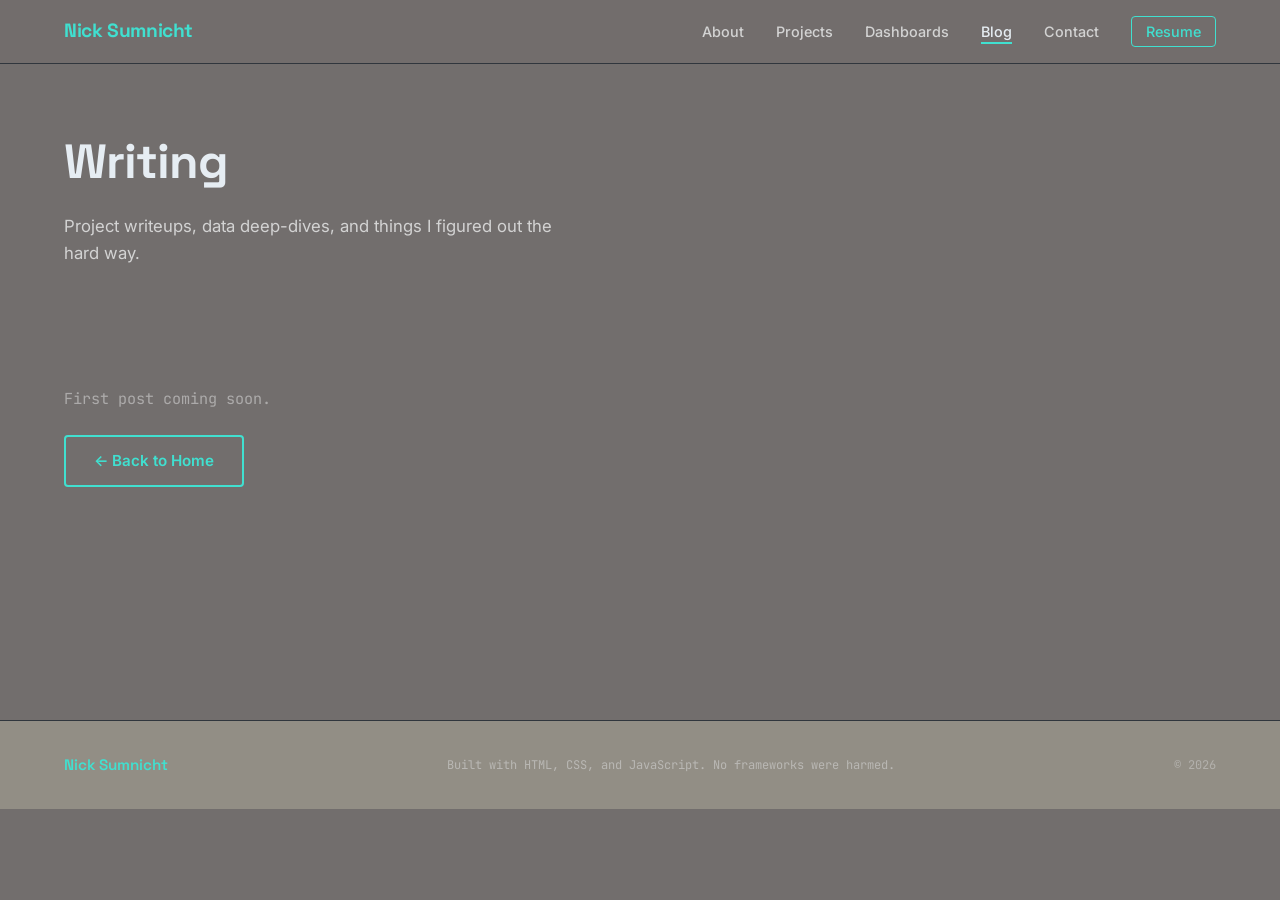
==== blog.html @ 5ac9f302 "feat: initial portfolio site launch Full portfolio site with nav, hero, about, projects, dashboards," ====
<!DOCTYPE html>
<!-- blog.html — Full post listing page. Add new .blog-card entries here
     (and a preview card in index.html) each time a new post is published. -->
<html lang="en">
<head>
  <meta charset="UTF-8" />
  <meta name="viewport" content="width=device-width, initial-scale=1.0" />
  <meta name="description" content="Writing by Nick Sumnicht — project writeups, data deep-dives, and things figured out the hard way." />
  <title>Writing — Nick Sumnicht</title>
  <link rel="stylesheet" href="css/style.css" />
</head>
<body>

  <!-- Nav: identical to index.html — update both if nav changes -->
  <nav class="nav" role="navigation" aria-label="Main navigation">
    <div class="nav__inner">
      <a href="index.html" class="nav__logo">Nick Sumnicht</a>
      <ul class="nav__links">
        <li><a href="index.html#about">About</a></li>
        <li><a href="index.html#projects">Projects</a></li>
        <li><a href="index.html#dashboards">Dashboards</a></li>
        <li><a href="blog.html" class="active">Blog</a></li>
        <li><a href="index.html#contact">Contact</a></li>
        <li><a href="assets/resume/nick_sumnicht_resume.pdf" class="nav__resume-btn" target="_blank" rel="noopener">Resume</a></li>
      </ul>
      <button class="nav__hamburger" aria-label="Toggle menu" aria-expanded="false">
        <span></span>
        <span></span>
        <span></span>
      </button>
    </div>
  </nav>

  <div class="nav__mobile-menu" role="menu">
    <a href="index.html#about">About</a>
    <a href="index.html#projects">Projects</a>
    <a href="index.html#dashboards">Dashboards</a>
    <a href="blog.html">Blog</a>
    <a href="index.html#contact">Contact</a>
    <a href="assets/resume/nick_sumnicht_resume.pdf" target="_blank" rel="noopener">Resume ↗</a>
  </div>

  <main class="blog-page">
    <div class="container">

      <!-- Page header -->
      <div class="blog-page__header">
        <h1 class="blog-page__title">Writing</h1>
        <p class="blog-page__subtitle">
          Project writeups, data deep-dives, and things I figured out the hard way.
        </p>
      </div>

      <!-- Coming soon state — replace this block with .blog-page__grid when posts exist -->
      <div class="blog-page__empty">
        <p class="blog-page__empty-text">First post coming soon.</p>
        <a href="index.html" class="btn btn--outline">← Back to Home</a>
      </div>

      <!-- POST GRID — uncomment and populate when posts exist
      <div class="blog-page__grid">

        <article class="blog-card">
          <span class="blog-card__category">Sports Analytics</span>
          <h2 class="blog-card__title">
            <a href="posts/your-post-slug.html">Post Title Here</a>
          </h2>
          <p class="blog-card__excerpt">
            Two to three sentence excerpt describing what the post covers.
          </p>
          <div class="blog-card__footer">
            <span class="blog-card__meta">April 9, 2026 · 8 min read</span>
            <a href="posts/your-post-slug.html" class="blog-card__link">Read more →</a>
          </div>
        </article>

      </div>
      -->

    </div>
  </main>

  <footer class="footer">
    <div class="container footer__inner">
      <p class="footer__name">Nick Sumnicht</p>
      <p class="footer__note">Built with HTML, CSS, and JavaScript. No frameworks were harmed.</p>
      <p class="footer__copy">&copy; <span id="footer-year"></span></p>
    </div>
  </footer>

  <script src="js/script.js"></script>
</body>
</html>
---- css/style.css ----
/* ============================================================
   DESIGN SYSTEM — Nick Sumnicht Portfolio
   All colors, fonts, spacing defined here as CSS variables.
   Reference these variables everywhere else — never hardcode
   a color or size directly in HTML or other CSS blocks.
   ============================================================ */

/* --- Google Fonts --- */
@import url('https://fonts.googleapis.com/css2?family=Inter:wght@400;500;600;700&family=Space+Grotesk:wght@500;700&family=JetBrains+Mono:wght@400;500&display=swap');

/* --- CSS Custom Properties (variables) --- */
:root {
  /* Colors */
  --bg-primary:    #726E6D;
  --bg-secondary:  #928E85;
  --bg-tertiary:   #9D9490;
  --accent:        #40e0d0;
  --accent-green:  #64bfa4;
  --accent-orange: #ffb91d;
  --text-primary:  #e6edf3;
  --text-secondary:#D3D3D3;
  --border:        #30363d;

  /* Typography */
  --font-heading: 'Space Grotesk', 'Inter', sans-serif;
  --font-body:    'Inter', sans-serif;
  --font-mono:    'JetBrains Mono', 'Fira Code', monospace;
  --font-size-base: 16px;
  --line-height-base: 1.6;

  /* Spacing */
  --section-padding-desktop: 80px;
  --section-padding-mobile:  40px;
  --container-max: 1200px;
  --card-gap: 24px;
  --radius-card: 8px;
  --radius-btn:  4px;

  /* Transitions */
  --transition: 200ms ease;
  --transition-slow: 300ms ease;

  /* Nav height — used to offset anchor scroll targets */
  --nav-height: 64px;
}

/* ============================================================
   RESET & BASE
   ============================================================ */

*, *::before, *::after {
  box-sizing: border-box;
  margin: 0;
  padding: 0;
}

html {
  font-size: var(--font-size-base);
  scroll-behavior: smooth;
  /* Offset anchor links so they don't hide behind fixed nav */
  scroll-padding-top: var(--nav-height);
}

body {
  font-family: var(--font-body);
  font-size: 1rem;
  line-height: var(--line-height-base);
  color: var(--text-primary);
  background-color: var(--bg-primary);
}

a {
  color: var(--accent);
  text-decoration: none;
  transition: color var(--transition);
}

a:hover {
  color: var(--text-primary);
}

img {
  max-width: 100%;
  display: block;
}

ul {
  list-style: none;
}

/* ============================================================
   UTILITY CLASSES
   ============================================================ */

.container {
  max-width: var(--container-max);
  margin: 0 auto;
  padding: 0 24px;
}

/* ============================================================
   NAVIGATION
   ============================================================ */

.nav {
  position: fixed;
  top: 0;
  left: 0;
  right: 0;
  height: var(--nav-height);
  background-color: rgba(114, 110, 109, 0.85); /* --bg-primary at 85% */
  backdrop-filter: blur(12px);
  -webkit-backdrop-filter: blur(12px);
  border-bottom: 1px solid var(--border);
  z-index: 1000;
  transition: background-color var(--transition-slow);
}

.nav__inner {
  display: flex;
  align-items: center;
  justify-content: space-between;
  height: 100%;
  max-width: var(--container-max);
  margin: 0 auto;
  padding: 0 24px;
}

/* Logo / name on the left */
.nav__logo {
  font-family: var(--font-heading);
  font-size: 1.2rem;
  font-weight: 700;
  color: var(--accent);
  letter-spacing: -0.02em;
  transition: opacity var(--transition);
}

.nav__logo:hover {
  color: var(--accent);
  opacity: 0.8;
}

/* Links on the right */
.nav__links {
  display: flex;
  align-items: center;
  gap: 32px;
}

.nav__links a {
  font-size: 0.9rem;
  font-weight: 500;
  color: var(--text-secondary);
  transition: color var(--transition);
  position: relative;
}

/* Underline indicator for active/hover states */
.nav__links a::after {
  content: '';
  position: absolute;
  bottom: -4px;
  left: 0;
  right: 0;
  height: 2px;
  background-color: var(--accent);
  transform: scaleX(0);
  transform-origin: left;
  transition: transform var(--transition);
}

.nav__links a:hover,
.nav__links a.active {
  color: var(--text-primary);
}

.nav__links a:hover::after,
.nav__links a.active::after {
  transform: scaleX(1);
}

/* Resume link styled as a pill button */
.nav__links .nav__resume-btn {
  border: 1px solid var(--accent);
  color: var(--accent);
  padding: 6px 14px;
  border-radius: var(--radius-btn);
}

.nav__links .nav__resume-btn::after {
  display: none; /* no underline on the button */
}

.nav__links .nav__resume-btn:hover {
  background-color: var(--accent);
  color: var(--bg-primary);
}

/* --- Hamburger (mobile) --- */
.nav__hamburger {
  display: none;
  flex-direction: column;
  justify-content: center;
  gap: 5px;
  width: 28px;
  height: 28px;
  cursor: pointer;
  background: none;
  border: none;
  padding: 0;
}

.nav__hamburger span {
  display: block;
  height: 2px;
  background-color: var(--text-primary);
  border-radius: 2px;
  transition: transform var(--transition), opacity var(--transition);
}

/* Animate hamburger → X when menu is open */
.nav__hamburger.open span:nth-child(1) {
  transform: translateY(7px) rotate(45deg);
}
.nav__hamburger.open span:nth-child(2) {
  opacity: 0;
}
.nav__hamburger.open span:nth-child(3) {
  transform: translateY(-7px) rotate(-45deg);
}

/* --- Mobile menu drawer --- */
.nav__mobile-menu {
  display: none;
  position: fixed;
  top: var(--nav-height);
  left: 0;
  right: 0;
  background-color: var(--bg-secondary);
  border-bottom: 1px solid var(--border);
  padding: 24px;
  flex-direction: column;
  gap: 20px;
  z-index: 999;
}

.nav__mobile-menu.open {
  display: flex;
}

.nav__mobile-menu a {
  font-size: 1.1rem;
  font-weight: 500;
  color: var(--text-secondary);
  padding: 8px 0;
  border-bottom: 1px solid var(--border);
}

.nav__mobile-menu a:last-child {
  border-bottom: none;
}

.nav__mobile-menu a:hover {
  color: var(--accent);
}

/* ============================================================
   BUTTONS — Reusable across the whole site
   ============================================================ */

.btn {
  display: inline-block;
  padding: 12px 28px;
  border-radius: var(--radius-btn);
  font-family: var(--font-body);
  font-size: 0.95rem;
  font-weight: 600;
  cursor: pointer;
  transition: all var(--transition);
  border: 2px solid transparent;
  text-align: center;
}

/* Both buttons: teal border + text, solid teal fill on hover */
.btn--primary,
.btn--outline {
  background-color: transparent;
  color: var(--accent);
  border-color: var(--accent);
}

.btn--primary:hover,
.btn--outline:hover {
  background-color: var(--accent);
  color: var(--bg-primary);
  border-color: var(--accent);
}

/* ============================================================
   HERO SECTION
   ============================================================ */

.hero {
  position: relative;
  min-height: 100vh;
  display: flex;
  align-items: center;
  overflow: hidden; /* keeps animated bg from bleeding out */
}

/* Animated gradient background
   Two keyframe stops slowly shift — creates a living,
   breathing background without being distracting */
.hero__bg-animation {
  position: absolute;
  inset: 0; /* shorthand for top/right/bottom/left: 0 */
  background: linear-gradient(
    135deg,
    #5a5655 0%,
    #726E6D 30%,
    #635e5d 60%,
    #4a4746 100%
  );
  background-size: 300% 300%;
  animation: gradientShift 12s ease infinite;
  z-index: 0;
}

@keyframes gradientShift {
  0%   { background-position: 0% 50%; }
  50%  { background-position: 100% 50%; }
  100% { background-position: 0% 50%; }
}

/* Content sits above the animated background */
.hero__content {
  position: relative;
  z-index: 1;
  padding-top: var(--nav-height); /* push content below fixed nav */
}

.hero__eyebrow {
  font-family: var(--font-mono);
  font-size: 0.95rem;
  color: var(--accent);
  margin-bottom: 12px;
  letter-spacing: 0.05em;
}

.hero__name {
  font-family: var(--font-heading);
  font-size: clamp(2.8rem, 7vw, 5.5rem); /* clamp: scales between min/max based on viewport */
  font-weight: 700;
  color: var(--text-primary);
  line-height: 1.05;
  letter-spacing: -0.03em;
  margin-bottom: 16px;
}

.hero__title {
  font-family: var(--font-heading);
  font-size: clamp(1.1rem, 2.5vw, 1.5rem);
  font-weight: 500;
  color: var(--accent);
  margin-bottom: 20px;
}

.hero__tagline {
  font-size: clamp(1rem, 1.8vw, 1.15rem);
  color: var(--text-secondary);
  max-width: 560px;
  line-height: 1.7;
  margin-bottom: 40px;
}

.hero__ctas {
  display: flex;
  gap: 16px;
  flex-wrap: wrap; /* buttons stack on very small screens */
}

/* Scroll indicator at bottom center */
.hero__scroll-indicator {
  position: absolute;
  bottom: 32px;
  left: 50%;
  transform: translateX(-50%);
  z-index: 1;
  display: flex;
  flex-direction: column;
  align-items: center;
  gap: 6px;
  color: var(--text-secondary);
  font-family: var(--font-mono);
  font-size: 0.7rem;
  letter-spacing: 0.1em;
  text-transform: uppercase;
  transition: color var(--transition);
  animation: scrollBounce 2s ease-in-out infinite;
}

.hero__scroll-indicator:hover {
  color: var(--accent);
}

@keyframes scrollBounce {
  0%, 100% { transform: translateX(-50%) translateY(0); }
  50%       { transform: translateX(-50%) translateY(6px); }
}

/* ============================================================
   SECTION TITLES — shared across all sections
   ============================================================ */

.section-title {
  font-family: var(--font-heading);
  font-size: clamp(1.8rem, 4vw, 2.5rem);
  font-weight: 700;
  color: var(--text-primary);
  margin-bottom: 48px;
  letter-spacing: -0.02em;
  position: relative;
  display: inline-block;
}

/* Teal underline accent on section titles */
.section-title::after {
  content: '';
  position: absolute;
  bottom: -10px;
  left: 0;
  width: 48px;
  height: 3px;
  background-color: var(--accent);
  border-radius: 2px;
}

/* ============================================================
   ABOUT SECTION
   ============================================================ */

.about {
  padding: var(--section-padding-desktop) 0;
}

/* Two-column grid: photo left, text right */
.about__grid {
  display: grid;
  grid-template-columns: 320px 1fr;
  gap: 64px;
  align-items: start;
}

/* Photo container */
.about__photo-wrapper {
  position: sticky;
  top: calc(var(--nav-height) + 24px); /* sticks below the nav as you scroll */
}

.about__photo-placeholder {
  width: 100%;
  aspect-ratio: 4 / 5; /* portrait ratio */
  background-color: var(--bg-secondary);
  border-radius: var(--radius-card);
  border: 2px dashed var(--border);
  display: flex;
  flex-direction: column;
  align-items: center;
  justify-content: center;
  gap: 12px;
  color: var(--text-secondary);
  font-family: var(--font-mono);
  font-size: 0.8rem;
}

/* When a real photo is added, swap in an <img> with this class */
.about__photo {
  width: 100%;
  aspect-ratio: 4 / 5;
  object-fit: cover;
  border-radius: var(--radius-card);
}

/* Text paragraphs */
.about__text p {
  color: var(--text-secondary);
  margin-bottom: 20px;
  font-size: 1rem;
  line-height: 1.8;
}

.about__text p:last-of-type {
  margin-bottom: 32px;
}

/* Skill tags row */
.about__skills {
  display: flex;
  flex-wrap: wrap;
  gap: 10px;
}

.skill-tag {
  font-family: var(--font-mono);
  font-size: 0.78rem;
  color: var(--accent);
  background-color: rgba(64, 224, 208, 0.1); /* teal at 10% opacity */
  border: 1px solid rgba(64, 224, 208, 0.3);
  padding: 4px 12px;
  border-radius: 20px; /* pill shape */
}

/* ============================================================
   PROJECTS SECTION
   ============================================================ */

.projects {
  padding: var(--section-padding-desktop) 0;
  background-color: var(--bg-secondary); /* slightly lighter than hero/about */
}

/* 2-column grid, collapses to 1 on mobile */
.projects__grid {
  display: grid;
  grid-template-columns: repeat(2, 1fr);
  gap: var(--card-gap);
}

/* Individual project card */
.project-card {
  background-color: var(--bg-primary);
  border: 1px solid var(--border);
  border-radius: var(--radius-card);
  padding: 28px;
  display: flex;
  flex-direction: column;
  gap: 16px;
  transition: transform var(--transition), box-shadow var(--transition), border-color var(--transition);
}

.project-card:hover {
  transform: translateY(-4px);
  box-shadow: 0 12px 32px rgba(0, 0, 0, 0.25);
  border-color: var(--accent);
}

.project-card__header {
  display: flex;
  align-items: flex-start;
  justify-content: space-between;
  gap: 12px;
}

.project-card__title {
  font-family: var(--font-heading);
  font-size: 1.1rem;
  font-weight: 600;
  color: var(--text-primary);
  line-height: 1.3;
}

.project-card__desc {
  color: var(--text-secondary);
  font-size: 0.92rem;
  line-height: 1.7;
  flex: 1; /* pushes tags + buttons to the bottom */
}

/* Tech stack tags */
.project-card__tags {
  display: flex;
  flex-wrap: wrap;
  gap: 8px;
}

.tag {
  font-family: var(--font-mono);
  font-size: 0.72rem;
  color: var(--text-secondary);
  background-color: var(--bg-secondary);
  padding: 3px 10px;
  border-radius: 20px;
  border: 1px solid var(--border);
}

/* Action buttons row */
.project-card__actions {
  display: flex;
  gap: 10px;
  margin-top: 4px;
}

/* Small button variant for cards */
.btn--sm {
  padding: 7px 16px;
  font-size: 0.82rem;
}

/* Greyed-out "Coming Soon" button state */
.btn--disabled {
  border-color: var(--border);
  color: var(--text-secondary);
  pointer-events: none; /* not clickable */
  opacity: 0.6;
}

/* Status badges */
.badge {
  font-family: var(--font-mono);
  font-size: 0.7rem;
  font-weight: 500;
  padding: 3px 10px;
  border-radius: 20px;
  white-space: nowrap;
  flex-shrink: 0;
}

.badge--complete {
  background-color: rgba(100, 191, 164, 0.15);
  color: var(--accent-green);
  border: 1px solid rgba(100, 191, 164, 0.4);
}

.badge--progress {
  background-color: rgba(255, 185, 29, 0.12);
  color: var(--accent-orange);
  border: 1px solid rgba(255, 185, 29, 0.35);
}

/* "More coming soon" placeholder card */
.project-card--placeholder {
  border-style: dashed;
  background-color: transparent;
  align-items: center;
  justify-content: center;
  min-height: 180px;
}

.project-card--placeholder:hover {
  transform: none;
  box-shadow: none;
  border-color: var(--border);
}

.project-card__placeholder-text {
  color: var(--text-secondary);
  font-family: var(--font-mono);
  font-size: 0.85rem;
  text-align: center;
  opacity: 0.6;
}

@media (max-width: 768px) {
  .projects__grid {
    grid-template-columns: 1fr;
  }

  .projects {
    padding: var(--section-padding-mobile) 0;
  }
}

/* ============================================================
   BLOG SECTION
   ============================================================ */

.blog {
  padding: var(--section-padding-desktop) 0;
}

.blog__coming-soon {
  background-color: var(--bg-secondary);
  border: 1px dashed var(--border);
  border-radius: var(--radius-card);
  padding: 48px 24px;
  text-align: center;
  margin-bottom: 32px;
}

.blog__coming-soon-text {
  color: var(--text-secondary);
  font-family: var(--font-mono);
  font-size: 0.9rem;
}

.blog__footer {
  margin-top: 40px;
}

/* Blog card styles (used when posts exist — see blog.html) */
.blog__grid {
  display: grid;
  grid-template-columns: repeat(3, 1fr);
  gap: var(--card-gap);
  margin-bottom: 40px;
}

.blog-card {
  background-color: var(--bg-secondary);
  border: 1px solid var(--border);
  border-radius: var(--radius-card);
  padding: 24px;
  display: flex;
  flex-direction: column;
  gap: 12px;
  transition: transform var(--transition), border-color var(--transition);
}

.blog-card:hover {
  transform: translateY(-4px);
  border-color: var(--accent);
}

.blog-card__category {
  font-family: var(--font-mono);
  font-size: 0.72rem;
  color: var(--accent);
  text-transform: uppercase;
  letter-spacing: 0.05em;
}

.blog-card__title {
  font-family: var(--font-heading);
  font-size: 1rem;
  font-weight: 600;
  color: var(--text-primary);
  line-height: 1.4;
}

.blog-card__excerpt {
  font-size: 0.88rem;
  color: var(--text-secondary);
  line-height: 1.6;
  flex: 1;
}

.blog-card__meta {
  font-family: var(--font-mono);
  font-size: 0.75rem;
  color: var(--text-secondary);
  opacity: 0.7;
}

.blog-card__link {
  font-size: 0.85rem;
  font-weight: 500;
  color: var(--accent);
}

/* ============================================================
   DASHBOARDS SECTION
   ============================================================ */

.dashboards {
  padding: var(--section-padding-desktop) 0;
  background-color: var(--bg-secondary);
}

.dashboards__grid {
  display: grid;
  grid-template-columns: repeat(2, 1fr);
  gap: var(--card-gap);
  margin-bottom: 32px;
}

.dashboard-card {
  background-color: var(--bg-primary);
  border: 1px solid var(--border);
  border-radius: var(--radius-card);
  padding: 28px;
}

.dashboard-card--placeholder {
  border-style: dashed;
  background-color: transparent;
  display: flex;
  flex-direction: column;
  align-items: center;
  justify-content: center;
  gap: 14px;
  min-height: 200px;
  text-align: center;
}

.dashboard-card__icon {
  color: var(--text-secondary);
  opacity: 0.4;
}

.dashboard-card__title {
  font-family: var(--font-heading);
  font-size: 0.95rem;
  font-weight: 600;
  color: var(--text-secondary);
}

.dashboard-card__desc {
  font-size: 0.82rem;
  color: var(--text-secondary);
  opacity: 0.7;
  max-width: 260px;
}

.dashboards__note {
  font-family: var(--font-mono);
  font-size: 0.78rem;
  color: var(--text-secondary);
  opacity: 0.6;
  text-align: center;
}

@media (max-width: 768px) {
  .blog { padding: var(--section-padding-mobile) 0; }
  .blog__grid { grid-template-columns: 1fr; }
  .dashboards { padding: var(--section-padding-mobile) 0; }
  .dashboards__grid { grid-template-columns: 1fr; }
}

/* ============================================================
   FADE-IN ANIMATION
   Add class="fade-in" to any element. JS triggers "visible"
   when it enters the viewport.
   ============================================================ */

.fade-in {
  opacity: 0;
  transform: translateY(20px);
  transition: opacity var(--transition-slow), transform var(--transition-slow);
}

.fade-in.visible {
  opacity: 1;
  transform: translateY(0);
}

/* ============================================================
   RESPONSIVE — Mobile breakpoint at 768px
   ============================================================ */

/* ============================================================
   BLOG PAGE (blog.html)
   ============================================================ */

.blog-page {
  padding: calc(var(--nav-height) + 60px) 0 var(--section-padding-desktop);
  min-height: 80vh;
}

.blog-page__header {
  margin-bottom: 56px;
}

.blog-page__title {
  font-family: var(--font-heading);
  font-size: clamp(2rem, 5vw, 3rem);
  font-weight: 700;
  color: var(--text-primary);
  letter-spacing: -0.02em;
  margin-bottom: 12px;
}

.blog-page__subtitle {
  font-size: 1.05rem;
  color: var(--text-secondary);
  max-width: 520px;
  line-height: 1.6;
}

.blog-page__empty {
  display: flex;
  flex-direction: column;
  align-items: flex-start;
  gap: 24px;
  padding: 64px 0;
}

.blog-page__empty-text {
  font-family: var(--font-mono);
  font-size: 0.95rem;
  color: var(--text-secondary);
  opacity: 0.6;
}

.blog-page__grid {
  display: flex;
  flex-direction: column;
  gap: 32px;
}

.blog-page__grid .blog-card {
  background-color: var(--bg-secondary);
  border: 1px solid var(--border);
  border-radius: var(--radius-card);
  padding: 28px 32px;
}

.blog-card__footer {
  display: flex;
  align-items: center;
  justify-content: space-between;
  margin-top: 16px;
}

/* ============================================================
   POST TEMPLATE (posts/*.html)
   ============================================================ */

.post-page {
  padding: calc(var(--nav-height) + 60px) 0 var(--section-padding-desktop);
}

.post-page .container {
  max-width: 740px;
}

.post__back {
  display: inline-flex;
  align-items: center;
  gap: 6px;
  font-family: var(--font-mono);
  font-size: 0.82rem;
  color: var(--text-secondary);
  margin-bottom: 40px;
  transition: color var(--transition);
}

.post__back:hover {
  color: var(--accent);
}

.post__category {
  font-family: var(--font-mono);
  font-size: 0.75rem;
  color: var(--accent);
  text-transform: uppercase;
  letter-spacing: 0.08em;
  margin-bottom: 14px;
}

.post__title {
  font-family: var(--font-heading);
  font-size: clamp(1.8rem, 4vw, 2.6rem);
  font-weight: 700;
  color: var(--text-primary);
  letter-spacing: -0.02em;
  line-height: 1.2;
  margin-bottom: 16px;
}

.post__meta {
  font-family: var(--font-mono);
  font-size: 0.8rem;
  color: var(--text-secondary);
  opacity: 0.7;
  margin-bottom: 40px;
  padding-bottom: 32px;
  border-bottom: 1px solid var(--border);
}

.post__body h2 {
  font-family: var(--font-heading);
  font-size: 1.4rem;
  font-weight: 600;
  color: var(--text-primary);
  margin: 48px 0 16px;
}

.post__body h3 {
  font-family: var(--font-heading);
  font-size: 1.1rem;
  font-weight: 600;
  color: var(--text-primary);
  margin: 32px 0 12px;
}

.post__body p {
  color: var(--text-secondary);
  font-size: 1rem;
  line-height: 1.85;
  margin-bottom: 20px;
}

.post__body ul,
.post__body ol {
  color: var(--text-secondary);
  font-size: 1rem;
  line-height: 1.8;
  margin: 0 0 20px 24px;
  list-style: disc;
}

.post__body ol { list-style: decimal; }
.post__body li { margin-bottom: 6px; }
.post__body a  { color: var(--accent); text-decoration: underline; text-underline-offset: 3px; }

.post__body blockquote {
  border-left: 3px solid var(--accent);
  padding: 4px 0 4px 20px;
  margin: 28px 0;
  color: var(--text-secondary);
  font-style: italic;
  opacity: 0.85;
}

.post__body code {
  font-family: var(--font-mono);
  font-size: 0.85em;
  background-color: var(--bg-secondary);
  padding: 2px 6px;
  border-radius: 3px;
  color: var(--accent);
}

.post__body pre {
  background-color: var(--bg-secondary);
  border: 1px solid var(--border);
  border-radius: var(--radius-card);
  padding: 20px 24px;
  overflow-x: auto;
  margin: 28px 0;
}

.post__body pre code {
  background: none;
  padding: 0;
  font-size: 0.88rem;
  color: var(--text-primary);
}

.post__footer {
  margin-top: 60px;
  padding-top: 32px;
  border-top: 1px solid var(--border);
}

/* ============================================================
   RESUME SECTION
   ============================================================ */

.resume {
  padding: var(--section-padding-desktop) 0;
  background-color: var(--bg-secondary);
}

.resume__header {
  display: flex;
  align-items: center;
  justify-content: space-between;
  margin-bottom: 48px;
  flex-wrap: wrap;
  gap: 16px;
}

.resume__header .section-title {
  margin-bottom: 0; /* override default margin since it's in a flex row */
}

.resume__block {
  margin-bottom: 48px;
}

.resume__block-title {
  font-family: var(--font-heading);
  font-size: 0.8rem;
  font-weight: 600;
  color: var(--accent);
  text-transform: uppercase;
  letter-spacing: 0.1em;
  margin-bottom: 20px;
  padding-bottom: 10px;
  border-bottom: 1px solid var(--border);
}

.resume__skills-grid {
  display: grid;
  grid-template-columns: repeat(2, 1fr);
  gap: 20px 48px;
}

.resume__skill-label {
  font-family: var(--font-mono);
  font-size: 0.75rem;
  color: var(--text-secondary);
  opacity: 0.6;
  text-transform: uppercase;
  letter-spacing: 0.05em;
  margin-bottom: 4px;
}

.resume__skill-value {
  font-size: 0.92rem;
  color: var(--text-secondary);
  line-height: 1.5;
}

.resume__job {
  margin-bottom: 36px;
  padding-bottom: 36px;
  border-bottom: 1px solid var(--border);
}

.resume__job:last-child {
  border-bottom: none;
  margin-bottom: 0;
  padding-bottom: 0;
}

.resume__job-header {
  display: flex;
  align-items: flex-start;
  justify-content: space-between;
  gap: 16px;
  margin-bottom: 14px;
  flex-wrap: wrap;
}

.resume__job-title {
  font-family: var(--font-heading);
  font-size: 1rem;
  font-weight: 600;
  color: var(--text-primary);
  margin-bottom: 2px;
}

.resume__job-company {
  font-size: 0.88rem;
  color: var(--accent);
}

.resume__job-date {
  font-family: var(--font-mono);
  font-size: 0.78rem;
  color: var(--text-secondary);
  opacity: 0.6;
  white-space: nowrap;
  padding-top: 3px;
}

.resume__job-bullets {
  list-style: none;
  display: flex;
  flex-direction: column;
  gap: 8px;
}

.resume__job-bullets li {
  font-size: 0.9rem;
  color: var(--text-secondary);
  line-height: 1.6;
  padding-left: 16px;
  position: relative;
}

.resume__job-bullets li::before {
  content: '–';
  position: absolute;
  left: 0;
  color: var(--accent);
}

@media (max-width: 768px) {
  .resume { padding: var(--section-padding-mobile) 0; }
  .resume__skills-grid { grid-template-columns: 1fr; }
}

/* ============================================================
   CONTACT SECTION
   ============================================================ */

.contact {
  padding: var(--section-padding-desktop) 0;
}

.contact__inner {
  max-width: 600px;
}

.contact__intro {
  font-size: 1.05rem;
  color: var(--text-secondary);
  line-height: 1.7;
  margin-bottom: 40px;
}

.contact__links {
  display: flex;
  flex-direction: column;
  gap: 20px;
}

.contact__link {
  display: flex;
  align-items: center;
  gap: 14px;
  color: var(--text-secondary);
  font-size: 1rem;
  transition: color var(--transition);
}

.contact__link:hover {
  color: var(--accent);
}

.contact__link svg {
  flex-shrink: 0;
  color: var(--accent);
}

/* ============================================================
   FOOTER
   ============================================================ */

.footer {
  background-color: var(--bg-secondary);
  border-top: 1px solid var(--border);
  padding: 32px 0;
}

.footer__inner {
  display: flex;
  align-items: center;
  justify-content: space-between;
  flex-wrap: wrap;
  gap: 12px;
}

.footer__name {
  font-family: var(--font-heading);
  font-weight: 600;
  color: var(--accent);
  font-size: 0.95rem;
}

.footer__note {
  font-family: var(--font-mono);
  font-size: 0.75rem;
  color: var(--text-secondary);
  opacity: 0.6;
}

.footer__copy {
  font-family: var(--font-mono);
  font-size: 0.75rem;
  color: var(--text-secondary);
  opacity: 0.5;
}

@media (max-width: 768px) {
  .footer__inner {
    flex-direction: column;
    align-items: flex-start;
  }

  .contact {
    padding: var(--section-padding-mobile) 0;
  }
}

/* ============================================================
   RESPONSIVE — Mobile breakpoint at 768px
   ============================================================ */

@media (max-width: 768px) {
  .nav__links {
    display: none;
  }

  .nav__hamburger {
    display: flex;
  }

  /* About: stack photo on top of text */
  .about__grid {
    grid-template-columns: 1fr;
    gap: 32px;
  }

  .about__photo-wrapper {
    position: static; /* no sticky on mobile */
    max-width: 260px;
    margin: 0 auto;
  }

  .about {
    padding: var(--section-padding-mobile) 0;
  }
}
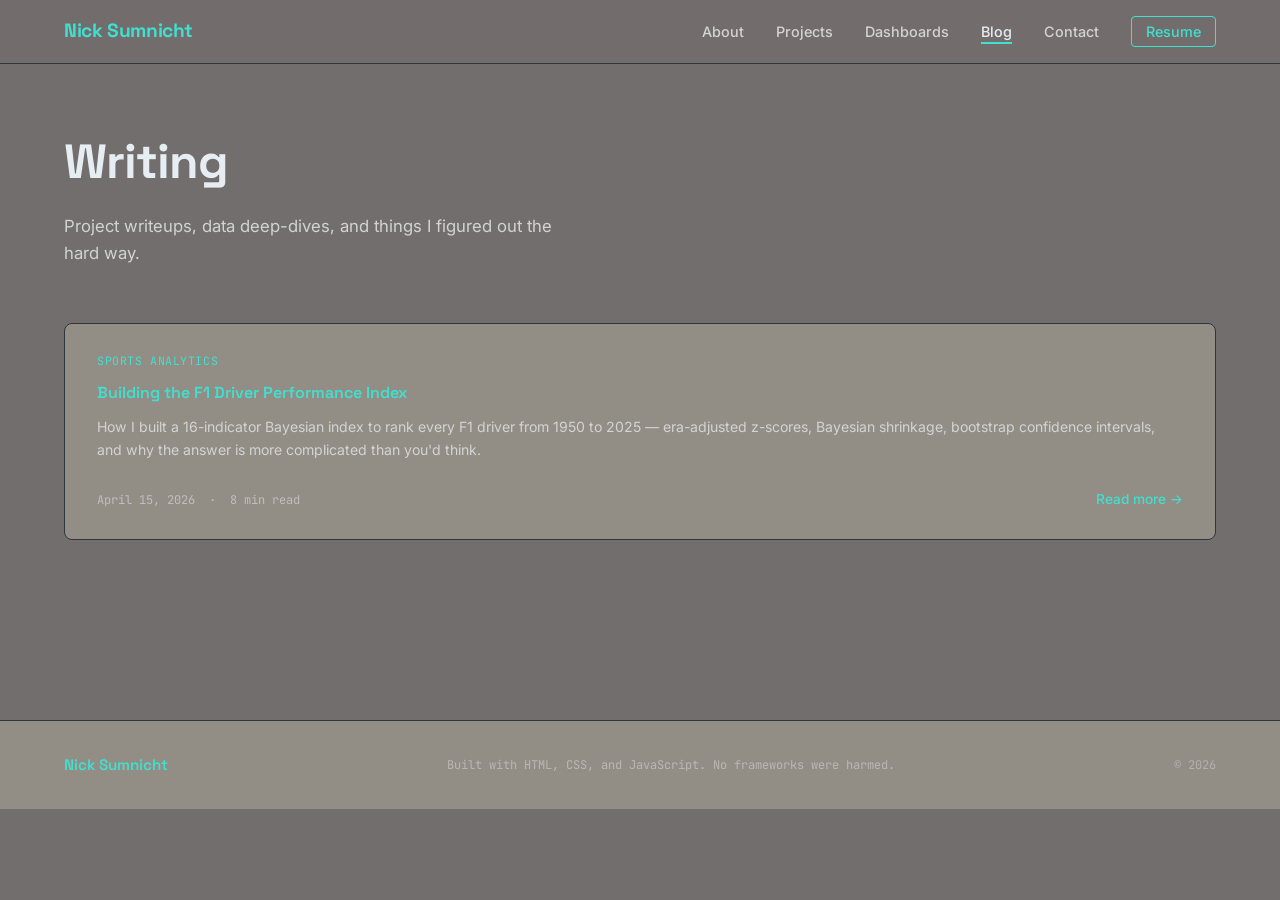
==== commit f59295f1: "Add F1 DPI blog post and update portfolio with notebook links - Add full blog post: posts/f1-driver-" ====
--- a/blog.html
+++ b/blog.html
@@ -51,31 +51,23 @@
         </p>
       </div>
 
-      <!-- Coming soon state — replace this block with .blog-page__grid when posts exist -->
-      <div class="blog-page__empty">
-        <p class="blog-page__empty-text">First post coming soon.</p>
-        <a href="index.html" class="btn btn--outline">← Back to Home</a>
-      </div>
-
-      <!-- POST GRID — uncomment and populate when posts exist
       <div class="blog-page__grid">
 
         <article class="blog-card">
           <span class="blog-card__category">Sports Analytics</span>
           <h2 class="blog-card__title">
-            <a href="posts/your-post-slug.html">Post Title Here</a>
+            <a href="posts/f1-driver-performance-index.html">Building the F1 Driver Performance Index</a>
           </h2>
           <p class="blog-card__excerpt">
-            Two to three sentence excerpt describing what the post covers.
+            How I built a 16-indicator Bayesian index to rank every F1 driver from 1950 to 2025 — era-adjusted z-scores, Bayesian shrinkage, bootstrap confidence intervals, and why the answer is more complicated than you'd think.
           </p>
           <div class="blog-card__footer">
-            <span class="blog-card__meta">April 9, 2026 · 8 min read</span>
-            <a href="posts/your-post-slug.html" class="blog-card__link">Read more →</a>
+            <span class="blog-card__meta">April 15, 2026 &nbsp;·&nbsp; 8 min read</span>
+            <a href="posts/f1-driver-performance-index.html" class="blog-card__link">Read more →</a>
           </div>
         </article>
 
       </div>
-      -->
 
     </div>
   </main>
--- a/css/style.css
+++ b/css/style.css
@@ -11,6 +11,8 @@
 /* --- CSS Custom Properties (variables) --- */
 :root {
   /* Colors */
+  /* TODO: background greys may be too light — revisit once site has real content/photos.
+     bg-secondary (#928E85) and bg-tertiary (#9D9490) are the likely candidates to darken. */
   --bg-primary:    #726E6D;
   --bg-secondary:  #928E85;
   --bg-tertiary:   #9D9490;
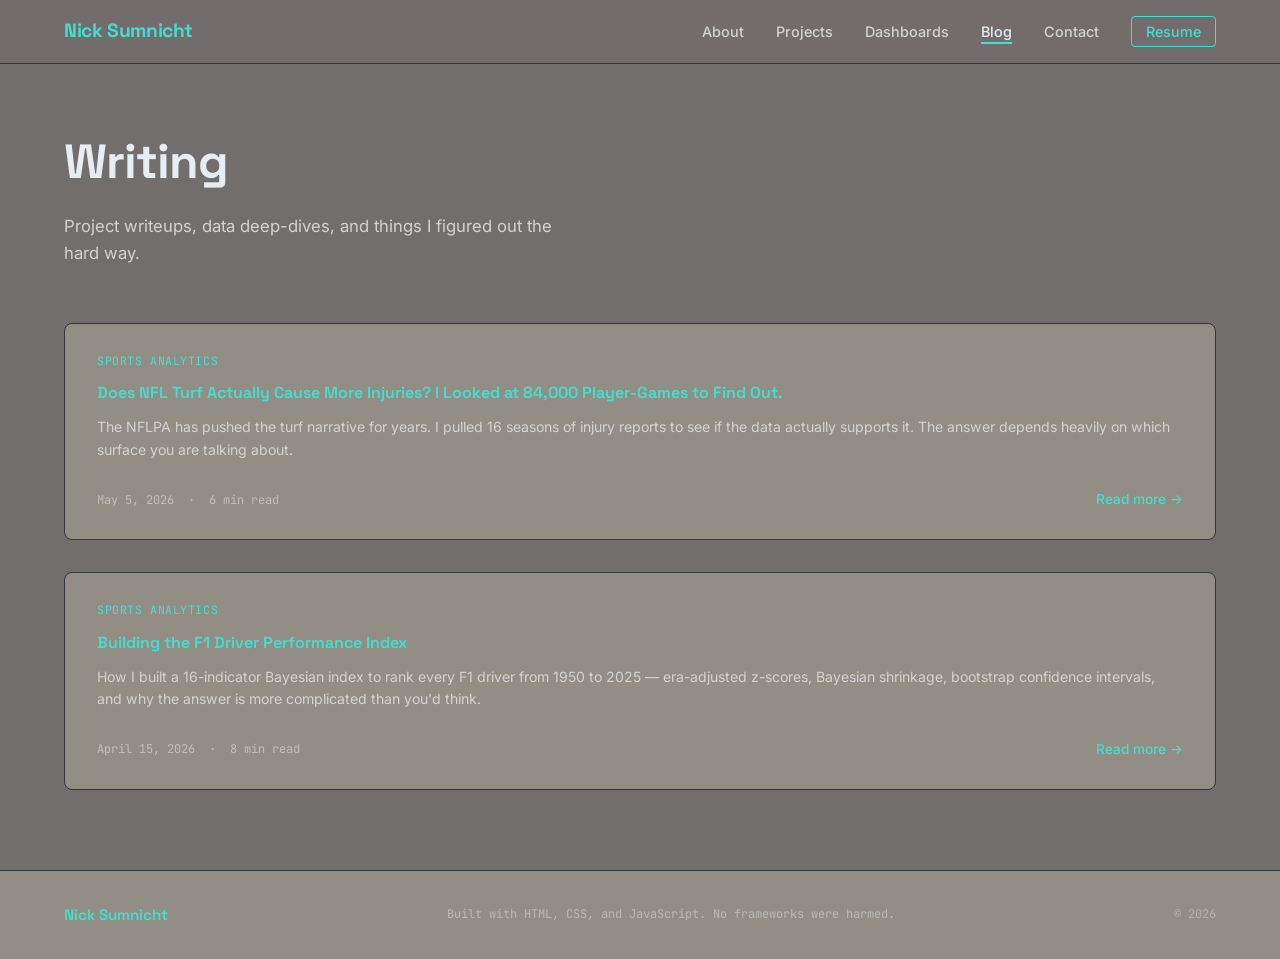
==== commit ce019bed: "docs(blog): add NFL turf injury analysis post Section 1 of the NFL injury rate analysis. Covers surf" ====
--- a/blog.html
+++ b/blog.html
@@ -56,6 +56,20 @@
         <article class="blog-card">
           <span class="blog-card__category">Sports Analytics</span>
           <h2 class="blog-card__title">
+            <a href="posts/nfl-turf-injury-analysis.html">Does NFL Turf Actually Cause More Injuries? I Looked at 84,000 Player-Games to Find Out.</a>
+          </h2>
+          <p class="blog-card__excerpt">
+            The NFLPA has pushed the turf narrative for years. I pulled 16 seasons of injury reports to see if the data actually supports it. The answer depends heavily on which surface you are talking about.
+          </p>
+          <div class="blog-card__footer">
+            <span class="blog-card__meta">May 5, 2026 &nbsp;·&nbsp; 6 min read</span>
+            <a href="posts/nfl-turf-injury-analysis.html" class="blog-card__link">Read more →</a>
+          </div>
+        </article>
+
+        <article class="blog-card">
+          <span class="blog-card__category">Sports Analytics</span>
+          <h2 class="blog-card__title">
             <a href="posts/f1-driver-performance-index.html">Building the F1 Driver Performance Index</a>
           </h2>
           <p class="blog-card__excerpt">
